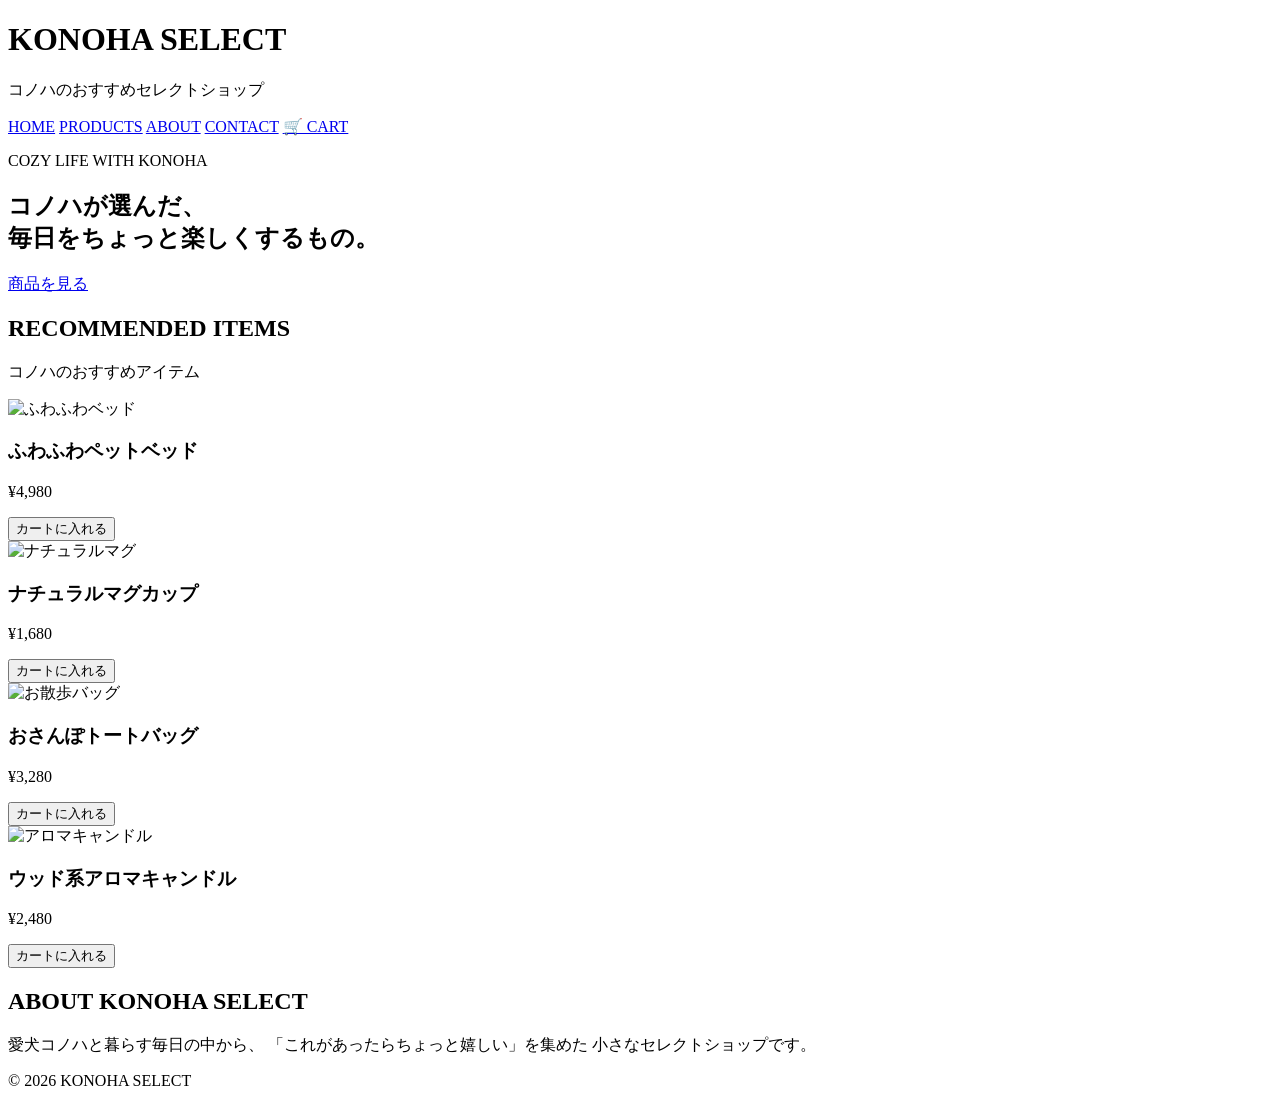
==== ec/index.html @ 0505ee9a "Create index.html" ====
<!DOCTYPE html>
<html lang="ja">
<head>
  <meta charset="UTF-8">
  <meta name="viewport" content="width=device-width, initial-scale=1.0">
  <title>KONOHA SELECT | コノハのおすすめセレクトショップ</title>
</head>

<body>

  <header>
    <h1>KONOHA SELECT</h1>
    <p>コノハのおすすめセレクトショップ</p>

    <nav>
      <a href="#">HOME</a>
      <a href="#products">PRODUCTS</a>
      <a href="#about">ABOUT</a>
      <a href="#contact">CONTACT</a>
      <a href="#">🛒 CART</a>
    </nav>
  </header>

  <main>

    <section class="hero">
      <p>COZY LIFE WITH KONOHA</p>
      <h2>コノハが選んだ、<br>毎日をちょっと楽しくするもの。</h2>
      <a href="#products">商品を見る</a>
    </section>

    <section id="products">
      <h2>RECOMMENDED ITEMS</h2>
      <p>コノハのおすすめアイテム</p>

      <article>
        <img src="https://placehold.co/400x400" alt="ふわふわベッド">
        <h3>ふわふわペットベッド</h3>
        <p>¥4,980</p>
        <button>カートに入れる</button>
      </article>

      <article>
        <img src="https://placehold.co/400x400" alt="ナチュラルマグ">
        <h3>ナチュラルマグカップ</h3>
        <p>¥1,680</p>
        <button>カートに入れる</button>
      </article>

      <article>
        <img src="https://placehold.co/400x400" alt="お散歩バッグ">
        <h3>おさんぽトートバッグ</h3>
        <p>¥3,280</p>
        <button>カートに入れる</button>
      </article>

      <article>
        <img src="https://placehold.co/400x400" alt="アロマキャンドル">
        <h3>ウッド系アロマキャンドル</h3>
        <p>¥2,480</p>
        <button>カートに入れる</button>
      </article>

    </section>

    <section id="about">
      <h2>ABOUT KONOHA SELECT</h2>
      <p>
        愛犬コノハと暮らす毎日の中から、
        「これがあったらちょっと嬉しい」を集めた
        小さなセレクトショップです。
      </p>
    </section>

  </main>

  <footer id="contact">
    <p>&copy; 2026 KONOHA SELECT</p>
  </footer>

</body>
</html>
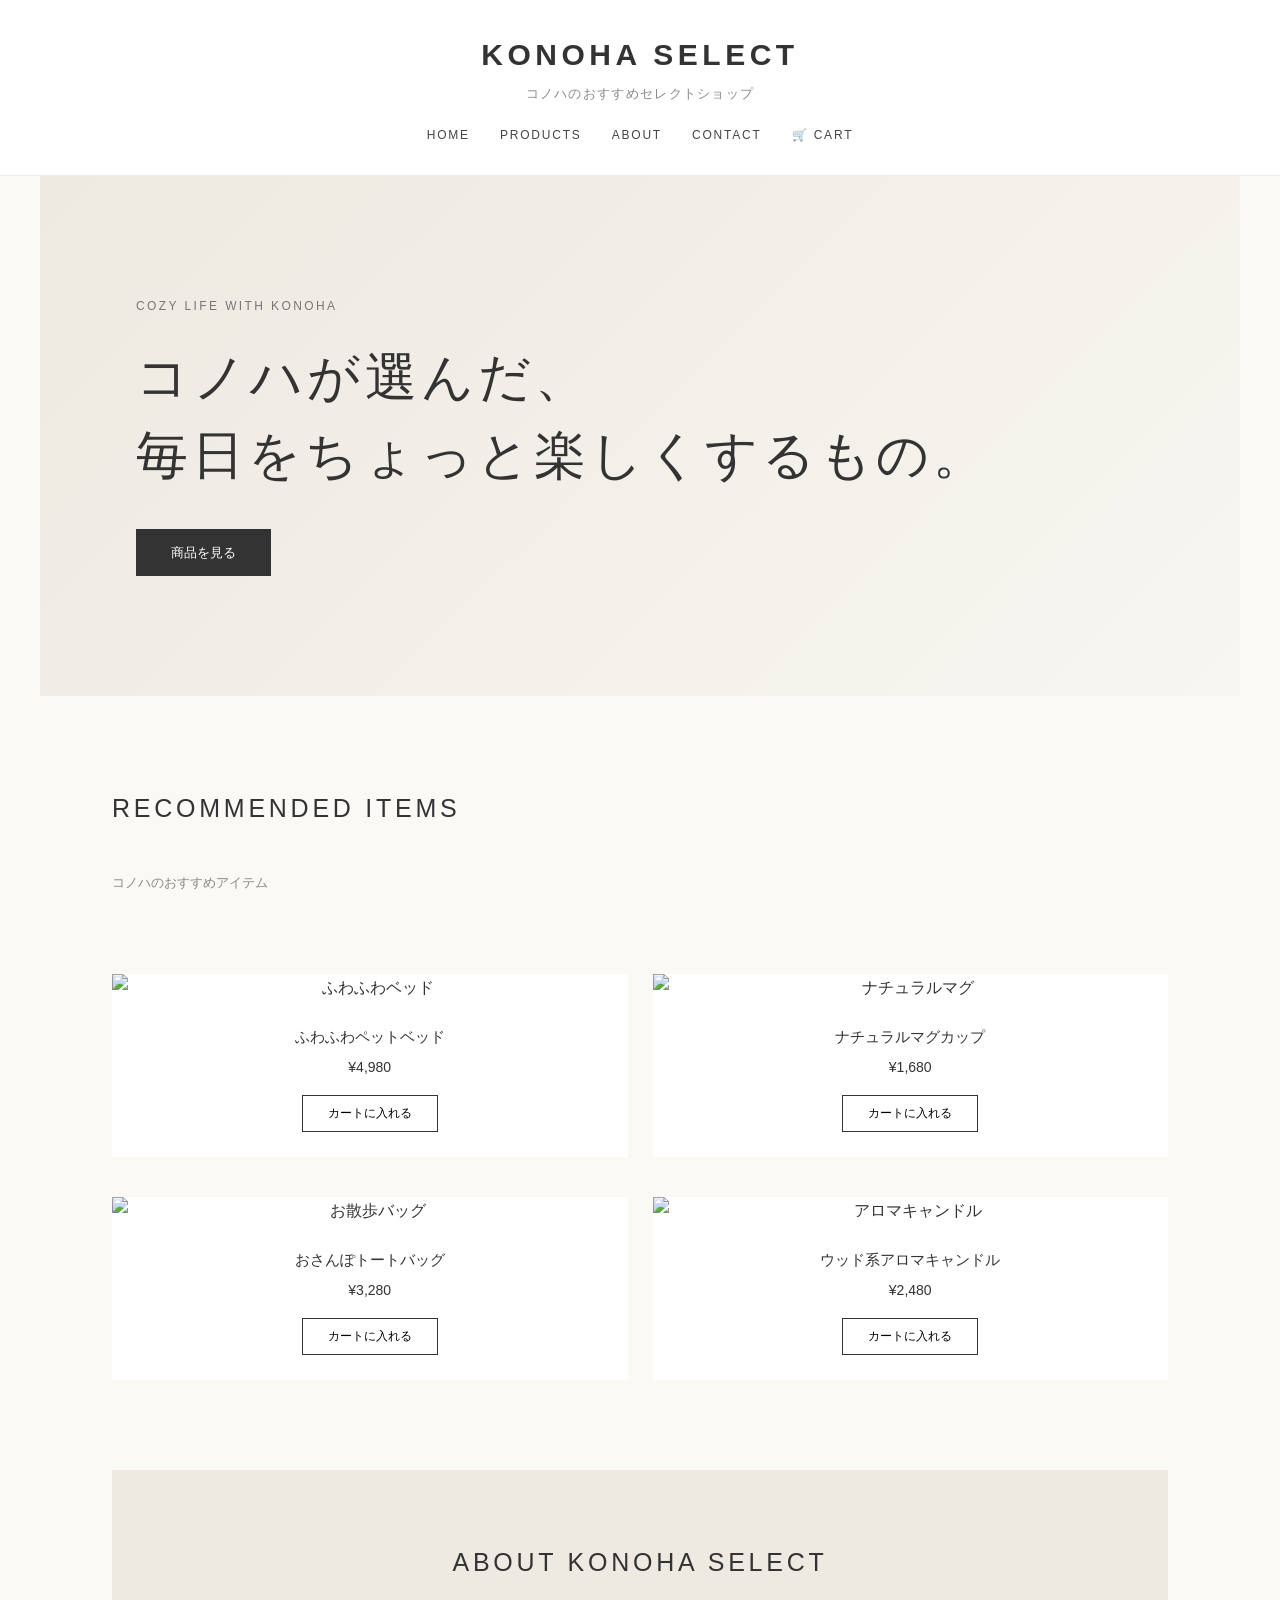
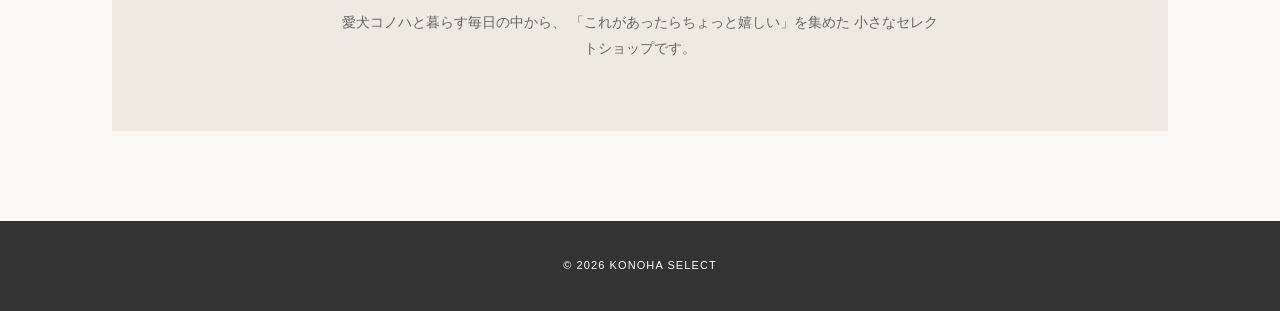
==== commit 62ac2390: "Update index.html" ====
--- a/ec/index.html
+++ b/ec/index.html
@@ -4,6 +4,7 @@
   <meta charset="UTF-8">
   <meta name="viewport" content="width=device-width, initial-scale=1.0">
   <title>KONOHA SELECT | コノハのおすすめセレクトショップ</title>
+  <link rel="stylesheet" href="style.css">
 </head>
 
 <body>
--- a/ec/style.css
+++ b/ec/style.css
@@ -0,0 +1,224 @@
+* {
+  box-sizing: border-box;
+  margin: 0;
+  padding: 0;
+}
+
+html {
+  scroll-behavior: smooth;
+}
+
+body {
+  font-family: "Helvetica Neue", "Noto Sans JP", sans-serif;
+  color: #333;
+  background: #faf9f6;
+  line-height: 1.8;
+}
+
+header {
+  background: #fff;
+  padding: 28px 6%;
+  border-bottom: 1px solid #eee;
+  text-align: center;
+}
+
+header h1 {
+  font-size: 30px;
+  letter-spacing: 0.15em;
+  color: #333;
+}
+
+header p {
+  font-size: 13px;
+  color: #888;
+  letter-spacing: 0.1em;
+}
+
+nav {
+  margin-top: 20px;
+  display: flex;
+  justify-content: center;
+  gap: 30px;
+  flex-wrap: wrap;
+}
+
+nav a {
+  color: #444;
+  text-decoration: none;
+  font-size: 12px;
+  letter-spacing: 0.15em;
+  transition: 0.3s;
+}
+
+nav a:hover {
+  color: #999;
+}
+
+main {
+  max-width: 1200px;
+  margin: 0 auto;
+}
+
+.hero {
+  min-height: 520px;
+  padding: 100px 8%;
+  display: flex;
+  flex-direction: column;
+  justify-content: center;
+  background: linear-gradient(
+    135deg,
+    #eee9e1,
+    #f8f6f1
+  );
+}
+
+.hero p {
+  font-size: 12px;
+  letter-spacing: 0.2em;
+  color: #777;
+  margin-bottom: 20px;
+}
+
+.hero h2 {
+  font-size: clamp(30px, 5vw, 52px);
+  font-weight: 400;
+  line-height: 1.5;
+  letter-spacing: 0.08em;
+  margin-bottom: 35px;
+}
+
+.hero a {
+  width: fit-content;
+  padding: 12px 35px;
+  background: #333;
+  color: #fff;
+  text-decoration: none;
+  font-size: 13px;
+  transition: 0.3s;
+}
+
+.hero a:hover {
+  background: #777;
+}
+
+#products {
+  padding: 90px 6%;
+}
+
+#products > h2,
+#about h2 {
+  font-size: 25px;
+  font-weight: 400;
+  letter-spacing: 0.15em;
+}
+
+#products > p {
+  color: #888;
+  font-size: 13px;
+  margin-bottom: 40px;
+}
+
+#products {
+  display: grid;
+  grid-template-columns: repeat(2, 1fr);
+  gap: 40px 25px;
+}
+
+#products > h2,
+#products > p {
+  grid-column: 1 / -1;
+}
+
+article {
+  background: #fff;
+  padding-bottom: 25px;
+  text-align: center;
+}
+
+article img {
+  width: 100%;
+  display: block;
+  margin-bottom: 20px;
+}
+
+article h3 {
+  font-size: 15px;
+  font-weight: 400;
+  margin-bottom: 5px;
+}
+
+article p {
+  font-size: 14px;
+  margin-bottom: 15px;
+}
+
+article button {
+  border: 1px solid #333;
+  background: #fff;
+  padding: 9px 25px;
+  cursor: pointer;
+  font-size: 12px;
+  transition: 0.3s;
+}
+
+article button:hover {
+  background: #333;
+  color: #fff;
+}
+
+#about {
+  margin: 0 6% 90px;
+  padding: 70px 8%;
+  background: #eee9e1;
+  text-align: center;
+}
+
+#about p {
+  max-width: 600px;
+  margin: 25px auto 0;
+  font-size: 14px;
+  color: #666;
+}
+
+footer {
+  padding: 35px;
+  background: #333;
+  color: #fff;
+  text-align: center;
+  font-size: 11px;
+  letter-spacing: 0.1em;
+}
+
+@media (max-width: 600px) {
+  header {
+    padding: 22px 5%;
+  }
+
+  header h1 {
+    font-size: 24px;
+  }
+
+  nav {
+    gap: 18px;
+  }
+
+  .hero {
+    min-height: 450px;
+    padding: 70px 7%;
+  }
+
+  #products {
+    grid-template-columns: 1fr;
+    padding: 60px 5%;
+  }
+
+  #products > h2,
+  #products > p {
+    grid-column: 1;
+  }
+
+  #about {
+    margin: 0 5% 60px;
+    padding: 50px 7%;
+  }
+}
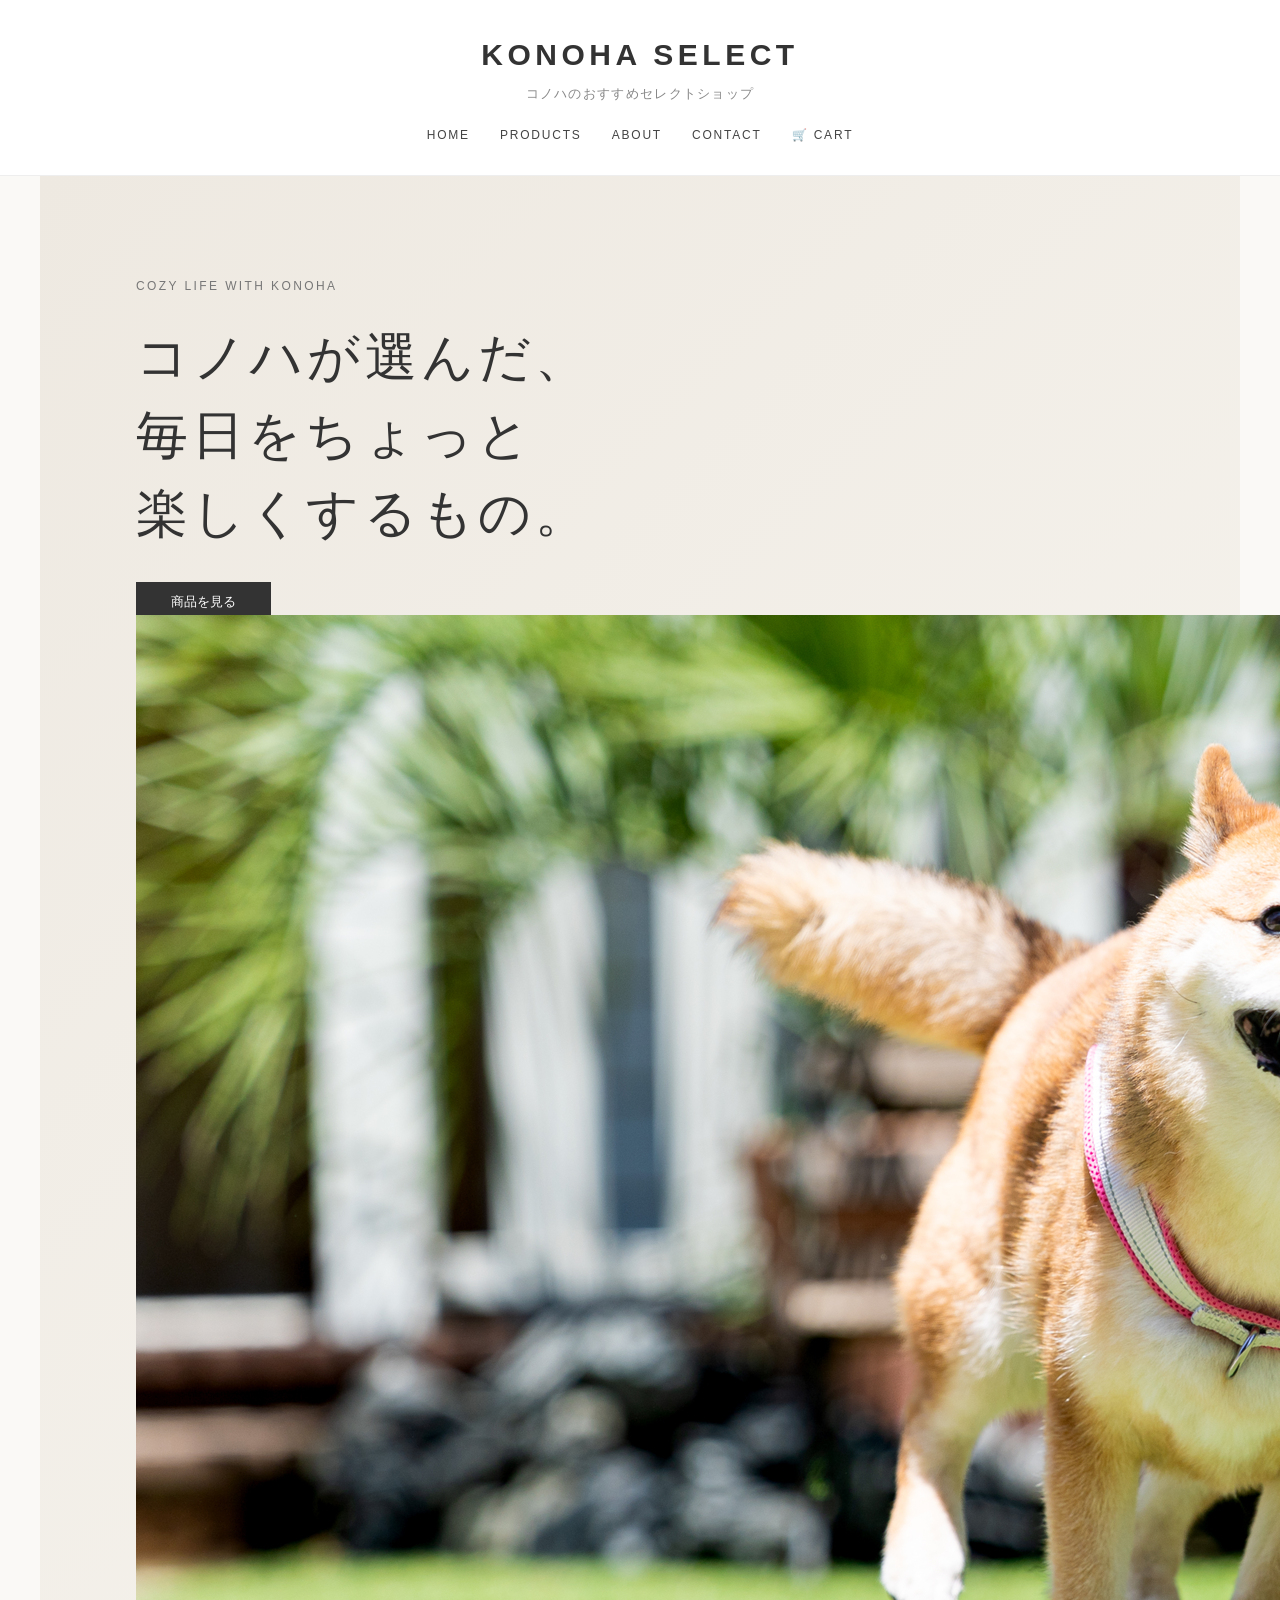
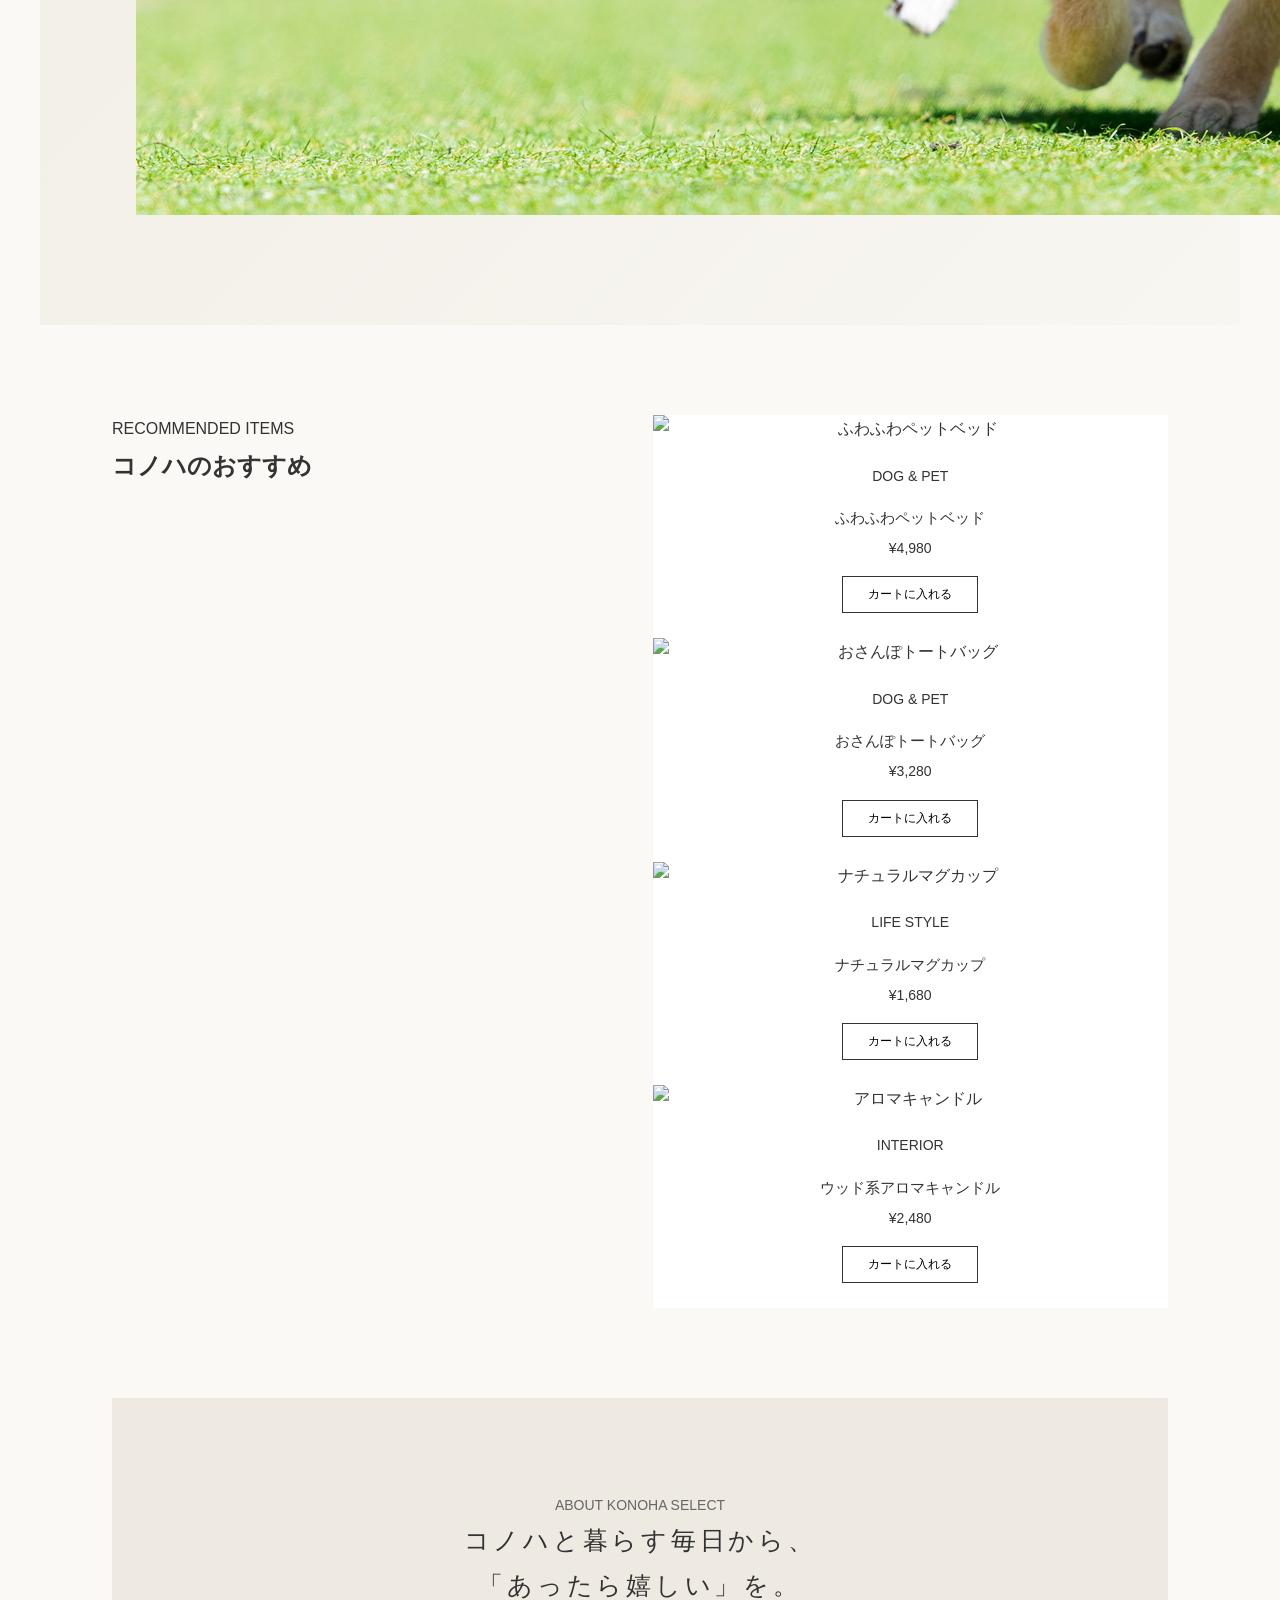
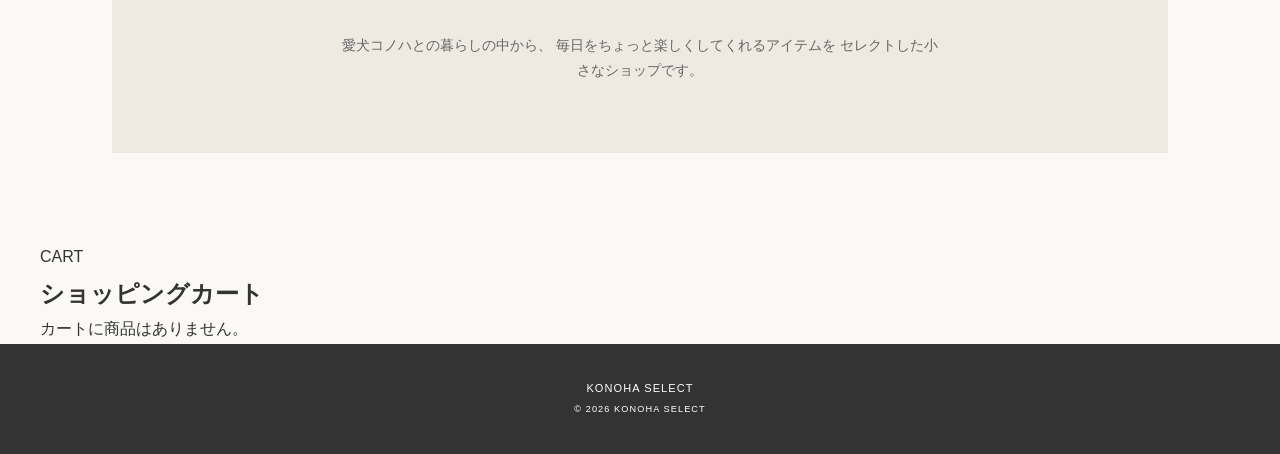
==== commit 0c3c8147: "Update index.html" ====
--- a/ec/index.html
+++ b/ec/index.html
@@ -1,9 +1,12 @@
 <!DOCTYPE html>
 <html lang="ja">
+
 <head>
   <meta charset="UTF-8">
   <meta name="viewport" content="width=device-width, initial-scale=1.0">
+
   <title>KONOHA SELECT | コノハのおすすめセレクトショップ</title>
+
   <link rel="stylesheet" href="style.css">
 </head>
 
@@ -14,70 +17,147 @@
     <p>コノハのおすすめセレクトショップ</p>
 
     <nav>
-      <a href="#">HOME</a>
+      <a href="#home">HOME</a>
       <a href="#products">PRODUCTS</a>
       <a href="#about">ABOUT</a>
       <a href="#contact">CONTACT</a>
-      <a href="#">🛒 CART</a>
+      <a href="#cart">🛒 CART</a>
     </nav>
   </header>
 
+
   <main>
 
-    <section class="hero">
-      <p>COZY LIFE WITH KONOHA</p>
-      <h2>コノハが選んだ、<br>毎日をちょっと楽しくするもの。</h2>
-      <a href="#products">商品を見る</a>
-    </section>
+    <!-- HERO -->
+    <section class="hero" id="home">
 
-    <section id="products">
-      <h2>RECOMMENDED ITEMS</h2>
-      <p>コノハのおすすめアイテム</p>
+      <div class="hero-text">
+        <p>COZY LIFE WITH KONOHA</p>
 
-      <article>
-        <img src="https://placehold.co/400x400" alt="ふわふわベッド">
-        <h3>ふわふわペットベッド</h3>
-        <p>¥4,980</p>
-        <button>カートに入れる</button>
-      </article>
+        <h2>
+          コノハが選んだ、<br>
+          毎日をちょっと<br>
+          楽しくするもの。
+        </h2>
 
-      <article>
-        <img src="https://placehold.co/400x400" alt="ナチュラルマグ">
-        <h3>ナチュラルマグカップ</h3>
-        <p>¥1,680</p>
-        <button>カートに入れる</button>
-      </article>
+        <a href="#products">商品を見る</a>
+      </div>
 
-      <article>
-        <img src="https://placehold.co/400x400" alt="お散歩バッグ">
-        <h3>おさんぽトートバッグ</h3>
-        <p>¥3,280</p>
-        <button>カートに入れる</button>
-      </article>
-
-      <article>
-        <img src="https://placehold.co/400x400" alt="アロマキャンドル">
-        <h3>ウッド系アロマキャンドル</h3>
-        <p>¥2,480</p>
-        <button>カートに入れる</button>
-      </article>
+      <div class="hero-image">
+        <img
+          src="../img/konoha.0830.1.PNG"
+          alt="コノハが走っている写真">
+      </div>
 
     </section>
 
+
+    <!-- PRODUCTS -->
+    <section id="products">
+
+      <div class="section-title">
+        <p>RECOMMENDED ITEMS</p>
+        <h2>コノハのおすすめ</h2>
+      </div>
+
+
+      <div class="product-grid">
+
+        <article class="product-card">
+          <img
+            src="https://placehold.co/600x600/e9e4dc/555?text=PET+BED"
+            alt="ふわふわペットベッド">
+
+          <p class="category">DOG & PET</p>
+          <h3>ふわふわペットベッド</h3>
+          <p class="price">¥4,980</p>
+
+          <button>カートに入れる</button>
+        </article>
+
+
+        <article class="product-card">
+          <img
+            src="https://placehold.co/600x600/e9e4dc/555?text=WALK+BAG"
+            alt="おさんぽトートバッグ">
+
+          <p class="category">DOG & PET</p>
+          <h3>おさんぽトートバッグ</h3>
+          <p class="price">¥3,280</p>
+
+          <button>カートに入れる</button>
+        </article>
+
+
+        <article class="product-card">
+          <img
+            src="https://placehold.co/600x600/e9e4dc/555?text=MUG"
+            alt="ナチュラルマグカップ">
+
+          <p class="category">LIFE STYLE</p>
+          <h3>ナチュラルマグカップ</h3>
+          <p class="price">¥1,680</p>
+
+          <button>カートに入れる</button>
+        </article>
+
+
+        <article class="product-card">
+          <img
+            src="https://placehold.co/600x600/e9e4dc/555?text=CANDLE"
+            alt="アロマキャンドル">
+
+          <p class="category">INTERIOR</p>
+          <h3>ウッド系アロマキャンドル</h3>
+          <p class="price">¥2,480</p>
+
+          <button>カートに入れる</button>
+        </article>
+
+      </div>
+
+    </section>
+
+
+    <!-- ABOUT -->
     <section id="about">
-      <h2>ABOUT KONOHA SELECT</h2>
-      <p>
-        愛犬コノハと暮らす毎日の中から、
-        「これがあったらちょっと嬉しい」を集めた
-        小さなセレクトショップです。
+
+      <p>ABOUT KONOHA SELECT</p>
+
+      <h2>
+        コノハと暮らす毎日から、<br>
+        「あったら嬉しい」を。
+      </h2>
+
+      <p class="about-text">
+        愛犬コノハとの暮らしの中から、
+        毎日をちょっと楽しくしてくれるアイテムを
+        セレクトした小さなショップです。
       </p>
+
+    </section>
+
+
+    <!-- CART -->
+    <section id="cart" class="cart-section">
+
+      <p>CART</p>
+      <h2>ショッピングカート</h2>
+
+      <div class="cart-box">
+        <p>カートに商品はありません。</p>
+      </div>
+
     </section>
 
   </main>
 
+
   <footer id="contact">
-    <p>&copy; 2026 KONOHA SELECT</p>
+    <p>KONOHA SELECT</p>
+    <small>&copy; 2026 KONOHA SELECT</small>
   </footer>
+
 
 </body>
 </html>
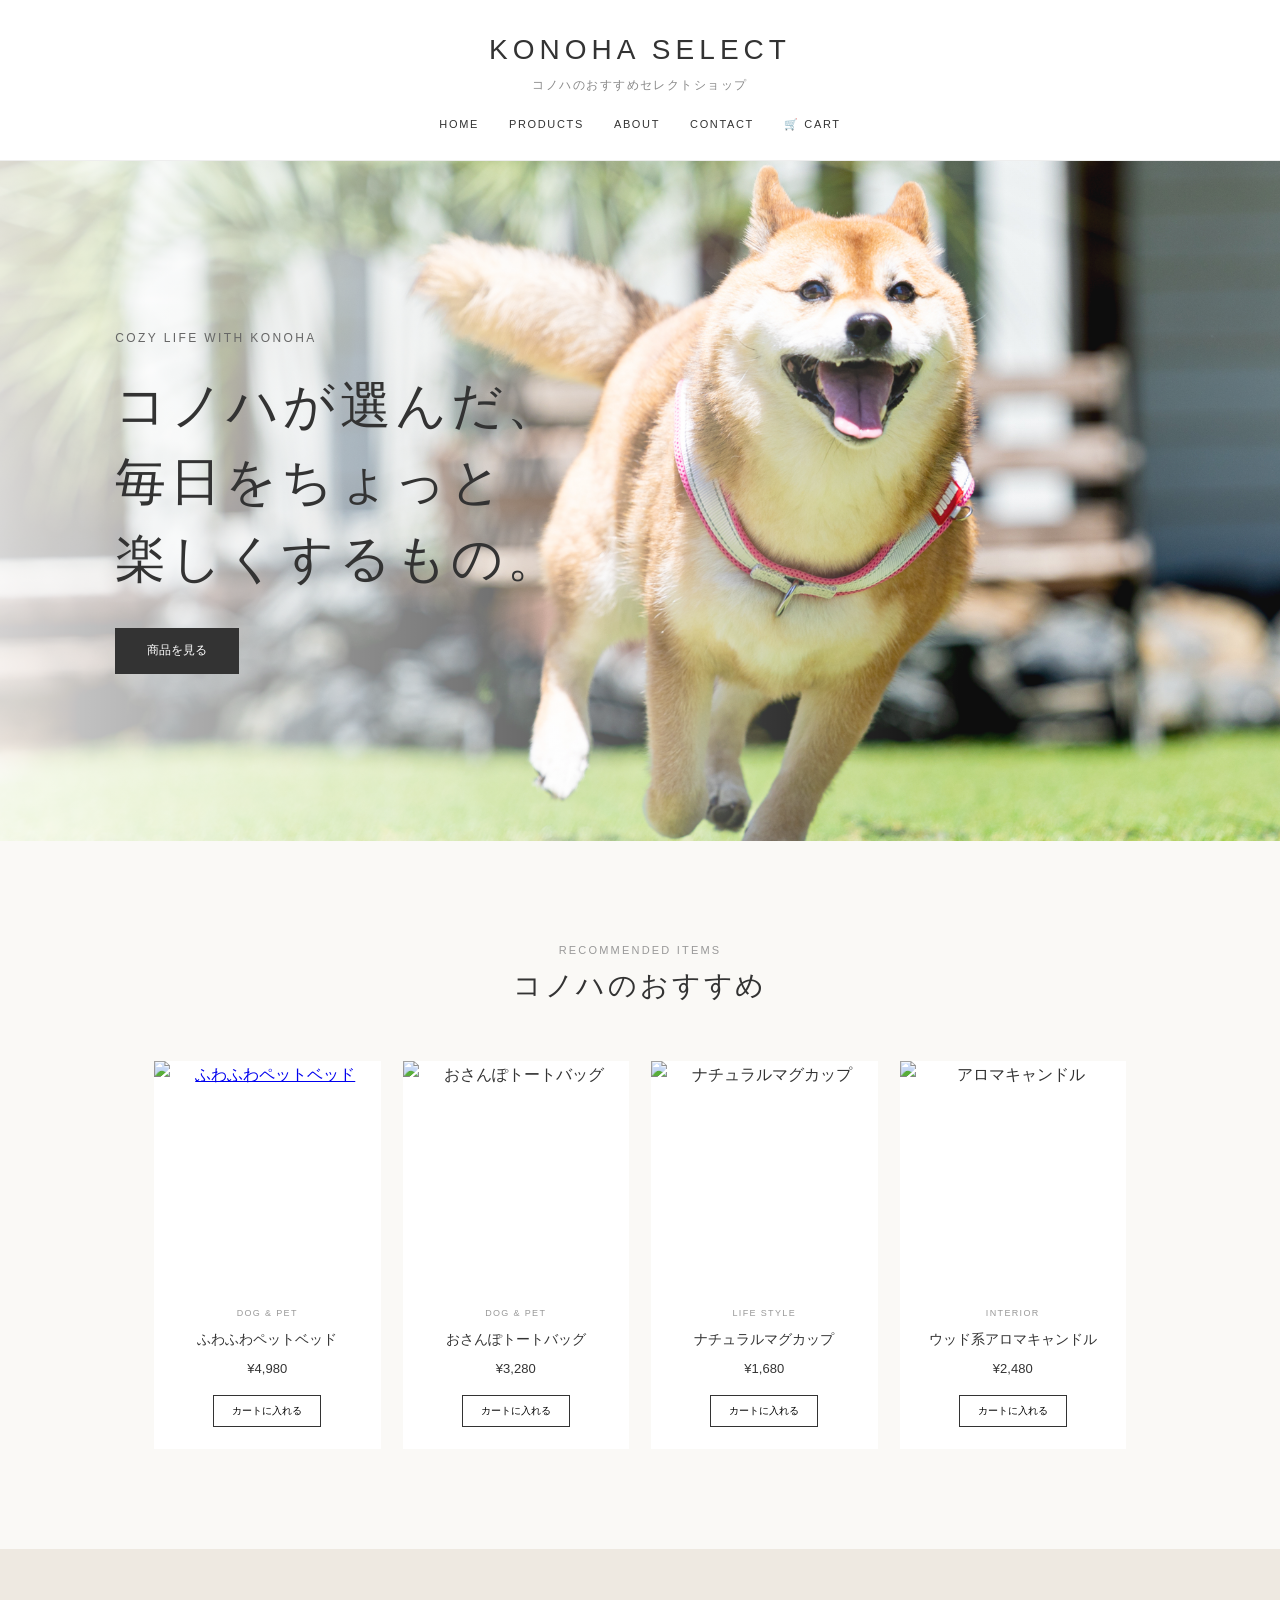
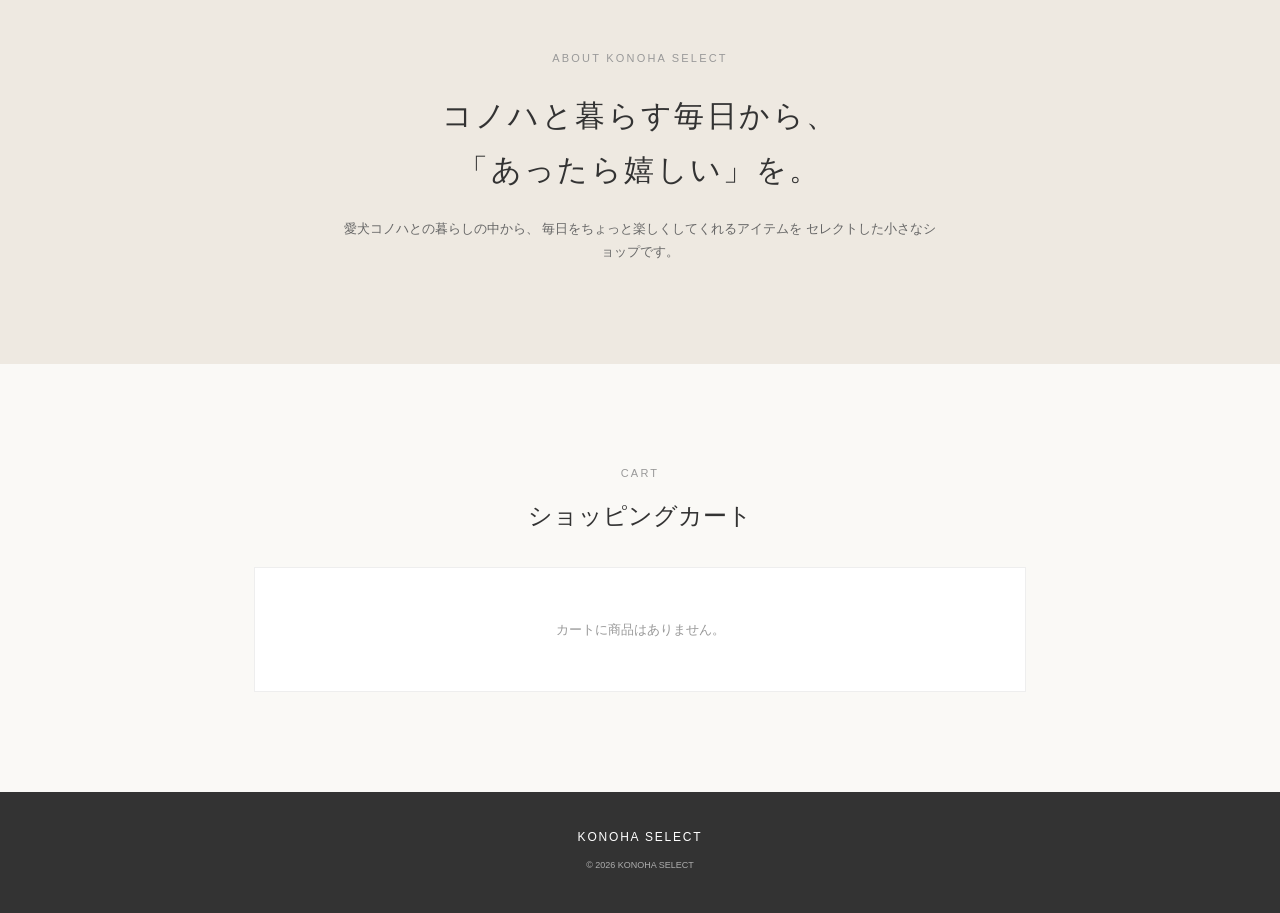
==== commit 5d3ca81e: "Update index.html" ====
--- a/ec/index.html
+++ b/ec/index.html
@@ -64,15 +64,21 @@
       <div class="product-grid">
 
         <article class="product-card">
-          <img
-            src="https://placehold.co/600x600/e9e4dc/555?text=PET+BED"
-            alt="ふわふわペットベッド">
+          
 
-          <p class="category">DOG & PET</p>
-          <h3>ふわふわペットベッド</h3>
-          <p class="price">¥4,980</p>
+         <a href="product.html">
+         <img
+         src="https://placehold.co/600x600/e9e4dc/555?text=PET+BED"
+         alt="ふわふわペットベッド">
+        </a>
 
-          <button>カートに入れる</button>
+        <p class="category">DOG & PET</p>
+        <h3>ふわふわペットベッド</h3>
+        <p class="price">¥4,980</p>
+
+        <button>カートに入れる</button>
+
+        </article>
         </article>
 
 
--- a/ec/style.css
+++ b/ec/style.css
@@ -15,27 +15,29 @@
   line-height: 1.8;
 }
 
+/* HEADER */
+
 header {
   background: #fff;
-  padding: 28px 6%;
+  padding: 25px 6%;
+  text-align: center;
   border-bottom: 1px solid #eee;
-  text-align: center;
 }
 
 header h1 {
-  font-size: 30px;
-  letter-spacing: 0.15em;
-  color: #333;
+  font-size: 28px;
+  letter-spacing: 0.18em;
+  font-weight: 500;
 }
 
 header p {
-  font-size: 13px;
   color: #888;
-  letter-spacing: 0.1em;
+  font-size: 12px;
+  letter-spacing: 0.12em;
 }
 
 nav {
-  margin-top: 20px;
+  margin-top: 18px;
   display: flex;
   justify-content: center;
   gap: 30px;
@@ -43,182 +45,488 @@
 }
 
 nav a {
-  color: #444;
+  color: #333;
   text-decoration: none;
-  font-size: 12px;
+  font-size: 11px;
   letter-spacing: 0.15em;
   transition: 0.3s;
 }
 
 nav a:hover {
-  color: #999;
-}
-
-main {
-  max-width: 1200px;
-  margin: 0 auto;
-}
+  opacity: 0.5;
+}
+
+/* HERO */
 
 .hero {
-  min-height: 520px;
-  padding: 100px 8%;
+  position: relative;
+  width: 100%;
+  height: 680px;
+  overflow: hidden;
   display: flex;
-  flex-direction: column;
-  justify-content: center;
+  align-items: center;
+}
+
+.hero-image {
+  position: absolute;
+  inset: 0;
+  z-index: 0;
+}
+
+.hero-image img {
+  width: 100%;
+  height: 100%;
+  object-fit: cover;
+  object-position: center;
+  display: block;
+}
+
+.hero-image::after {
+  content: "";
+  position: absolute;
+  inset: 0;
   background: linear-gradient(
-    135deg,
-    #eee9e1,
-    #f8f6f1
+    90deg,
+    rgba(255,255,255,0.82) 0%,
+    rgba(255,255,255,0.45) 38%,
+    rgba(255,255,255,0.05) 75%
   );
 }
 
-.hero p {
+.hero-text {
+  position: relative;
+  z-index: 1;
+  width: 55%;
+  padding-left: 9%;
+}
+
+.hero-text > p {
   font-size: 12px;
   letter-spacing: 0.2em;
-  color: #777;
-  margin-bottom: 20px;
-}
-
-.hero h2 {
-  font-size: clamp(30px, 5vw, 52px);
+  color: #666;
+  margin-bottom: 18px;
+}
+
+.hero-text h2 {
+  font-size: clamp(32px, 4vw, 52px);
   font-weight: 400;
   line-height: 1.5;
   letter-spacing: 0.08em;
-  margin-bottom: 35px;
-}
-
-.hero a {
-  width: fit-content;
-  padding: 12px 35px;
+  margin-bottom: 30px;
+}
+
+.hero-text a {
+  display: inline-block;
+  padding: 12px 32px;
   background: #333;
   color: #fff;
   text-decoration: none;
-  font-size: 13px;
-  transition: 0.3s;
-}
-
-.hero a:hover {
-  background: #777;
-}
-
-#products {
-  padding: 90px 6%;
-}
-
-#products > h2,
-#about h2 {
-  font-size: 25px;
-  font-weight: 400;
-  letter-spacing: 0.15em;
-}
-
-#products > p {
-  color: #888;
-  font-size: 13px;
-  margin-bottom: 40px;
-}
-
-#products {
-  display: grid;
-  grid-template-columns: repeat(2, 1fr);
-  gap: 40px 25px;
-}
-
-#products > h2,
-#products > p {
-  grid-column: 1 / -1;
-}
-
-article {
-  background: #fff;
-  padding-bottom: 25px;
-  text-align: center;
-}
-
-article img {
-  width: 100%;
-  display: block;
-  margin-bottom: 20px;
-}
-
-article h3 {
-  font-size: 15px;
-  font-weight: 400;
-  margin-bottom: 5px;
-}
-
-article p {
-  font-size: 14px;
-  margin-bottom: 15px;
-}
-
-article button {
-  border: 1px solid #333;
-  background: #fff;
-  padding: 9px 25px;
-  cursor: pointer;
   font-size: 12px;
   transition: 0.3s;
 }
 
-article button:hover {
+.hero-text a:hover {
+  background: #666;
+}
+
+/* PRODUCTS */
+
+#products {
+  max-width: 1100px;
+  margin: 0 auto;
+  padding: 100px 5%;
+}
+
+.section-title {
+  text-align: center;
+  margin-bottom: 50px;
+}
+
+.section-title p {
+  color: #999;
+  font-size: 11px;
+  letter-spacing: 0.2em;
+}
+
+.section-title h2 {
+  font-size: 28px;
+  font-weight: 400;
+  letter-spacing: 0.1em;
+}
+
+.product-grid {
+  display: grid;
+  grid-template-columns: repeat(4, 1fr);
+  gap: 22px;
+}
+
+.product-card {
+  background: #fff;
+  padding-bottom: 22px;
+  text-align: center;
+}
+
+.product-card img {
+  width: 100%;
+  aspect-ratio: 1 / 1;
+  object-fit: cover;
+  display: block;
+  margin-bottom: 18px;
+}
+
+.product-card .category {
+  color: #999;
+  font-size: 9px;
+  letter-spacing: 0.15em;
+}
+
+.product-card h3 {
+  font-size: 14px;
+  font-weight: 400;
+  margin: 5px 0;
+}
+
+.product-card .price {
+  font-size: 13px;
+  margin-bottom: 15px;
+}
+
+.product-card button {
+  padding: 8px 18px;
+  background: #fff;
+  border: 1px solid #333;
+  cursor: pointer;
+  font-size: 10px;
+  transition: 0.3s;
+}
+
+.product-card button:hover {
   background: #333;
   color: #fff;
 }
 
+/* ABOUT */
+
 #about {
-  margin: 0 6% 90px;
-  padding: 70px 8%;
+  padding: 100px 10%;
+  text-align: center;
   background: #eee9e1;
+}
+
+#about > p:first-child {
+  color: #999;
+  font-size: 11px;
+  letter-spacing: 0.2em;
+}
+
+#about h2 {
+  margin: 20px 0;
+  font-size: 30px;
+  font-weight: 400;
+  letter-spacing: 0.08em;
+}
+
+.about-text {
+  max-width: 600px;
+  margin: 0 auto;
+  color: #666;
+  font-size: 13px;
+}
+
+/* CART */
+
+.cart-section {
+  max-width: 900px;
+  margin: 0 auto;
+  padding: 100px 5%;
   text-align: center;
 }
 
-#about p {
-  max-width: 600px;
-  margin: 25px auto 0;
-  font-size: 14px;
-  color: #666;
-}
+.cart-section > p {
+  color: #999;
+  font-size: 11px;
+  letter-spacing: 0.2em;
+}
+
+.cart-section h2 {
+  font-weight: 400;
+  margin: 10px 0 30px;
+}
+
+.cart-box {
+  padding: 50px;
+  border: 1px solid #eee;
+  background: #fff;
+  color: #999;
+  font-size: 13px;
+}
+
+/* FOOTER */
 
 footer {
   padding: 35px;
   background: #333;
   color: #fff;
   text-align: center;
+}
+
+footer p {
+  letter-spacing: 0.15em;
+  font-size: 12px;
+}
+
+footer small {
+  font-size: 9px;
+  opacity: 0.6;
+}
+
+@media (max-width: 700px) {
+
+  header {
+    padding: 20px 5%;
+  }
+
+  header h1 {
+    font-size: 22px;
+  }
+
+  header p {
+    font-size: 10px;
+  }
+
+  nav {
+    gap: 14px 18px;
+  }
+
+  nav a {
+    font-size: 9px;
+  }
+
+
+  /* HERO */
+
+  .hero {
+    height: 480px;
+  }
+
+  .hero-image img {
+    object-position: 60% center;
+  }
+
+  .hero-image::after {
+    background: linear-gradient(
+      180deg,
+      rgba(255,255,255,0.05) 0%,
+      rgba(255,255,255,0.1) 35%,
+      rgba(255,255,255,0.75) 72%,
+      rgba(255,255,255,0.95) 100%
+    );
+  }
+
+  .hero-text {
+    width: 100%;
+    padding: 0 7% 35px;
+    align-self: flex-end;
+  }
+
+  .hero-text > p {
+    font-size: 9px;
+    margin-bottom: 8px;
+  }
+
+  .hero-text h2 {
+    font-size: 25px;
+    line-height: 1.5;
+    letter-spacing: 0.04em;
+    margin-bottom: 18px;
+  }
+
+  .hero-text a {
+    padding: 9px 22px;
+    font-size: 10px;
+  }
+
+
+  /* PRODUCTS */
+
+  #products {
+    padding: 60px 5%;
+  }
+
+  .section-title {
+    margin-bottom: 30px;
+  }
+
+  .section-title h2 {
+    font-size: 23px;
+  }
+
+  /* スマホでも2列 */
+
+  .product-grid {
+    grid-template-columns: repeat(2, 1fr);
+    gap: 14px;
+  }
+
+  .product-card {
+    padding-bottom: 16px;
+  }
+
+  .product-card img {
+    margin-bottom: 10px;
+  }
+
+  .product-card .category {
+    font-size: 8px;
+  }
+
+  .product-card h3 {
+    font-size: 12px;
+  }
+
+  .product-card .price {
+    font-size: 12px;
+    margin-bottom: 10px;
+  }
+
+  .product-card button {
+    padding: 7px 10px;
+    font-size: 9px;
+  }
+
+
+  /* ABOUT */
+
+  #about {
+    padding: 60px 7%;
+  }
+
+  #about h2 {
+    font-size: 22px;
+  }
+
+  .about-text {
+    font-size: 12px;
+  }
+
+
+  /* CART */
+
+  .cart-section {
+    padding: 60px 5%;
+  }
+
+  .cart-box {
+    padding: 35px 20px;
+  }
+
+
+  /* FOOTER */
+
+  footer {
+    padding: 30px 20px;
+  }
+
+}
+
+/* PRODUCT DETAIL */
+
+.product-detail {
+  max-width: 1100px;
+  margin: 0 auto;
+  padding: 100px 5%;
+  display: grid;
+  grid-template-columns: 1fr 1fr;
+  gap: 70px;
+  align-items: center;
+}
+
+.product-detail-image img {
+  width: 100%;
+  display: block;
+}
+
+.product-detail-info .category {
+  color: #999;
+  font-size: 10px;
+  letter-spacing: 0.18em;
+  margin-bottom: 15px;
+}
+
+.product-detail-info h2 {
+  font-size: 32px;
+  font-weight: 400;
+  letter-spacing: 0.08em;
+  margin-bottom: 15px;
+}
+
+.detail-price {
+  font-size: 20px;
+  margin-bottom: 30px;
+}
+
+.detail-description {
+  color: #666;
+  font-size: 13px;
+  line-height: 2;
+  margin-bottom: 30px;
+}
+
+.quantity {
+  margin-bottom: 20px;
+}
+
+.quantity label {
+  font-size: 12px;
+  margin-right: 10px;
+}
+
+.quantity select {
+  padding: 8px 25px 8px 10px;
+  border: 1px solid #ccc;
+  background: #fff;
+}
+
+.add-cart {
+  width: 100%;
+  padding: 15px;
+  background: #333;
+  color: #fff;
+  border: none;
+  cursor: pointer;
+  font-size: 12px;
+  letter-spacing: 0.1em;
+}
+
+.back-link {
+  display: block;
+  margin-top: 25px;
+  color: #666;
+  text-decoration: none;
   font-size: 11px;
-  letter-spacing: 0.1em;
-}
-
-@media (max-width: 600px) {
-  header {
-    padding: 22px 5%;
-  }
-
-  header h1 {
-    font-size: 24px;
-  }
-
-  nav {
-    gap: 18px;
-  }
-
-  .hero {
-    min-height: 450px;
-    padding: 70px 7%;
-  }
-
-  #products {
+}
+
+
+/* PRODUCT DETAIL MOBILE */
+
+@media (max-width: 700px) {
+
+  .product-detail {
+    padding: 60px 6%;
     grid-template-columns: 1fr;
-    padding: 60px 5%;
-  }
-
-  #products > h2,
-  #products > p {
-    grid-column: 1;
-  }
-
-  #about {
-    margin: 0 5% 60px;
-    padding: 50px 7%;
-  }
-}
+    gap: 35px;
+  }
+
+  .product-detail-info h2 {
+    font-size: 25px;
+  }
+
+  .detail-price {
+    font-size: 18px;
+  }
+
+  .detail-description {
+    font-size: 12px;
+  }
+
+}
